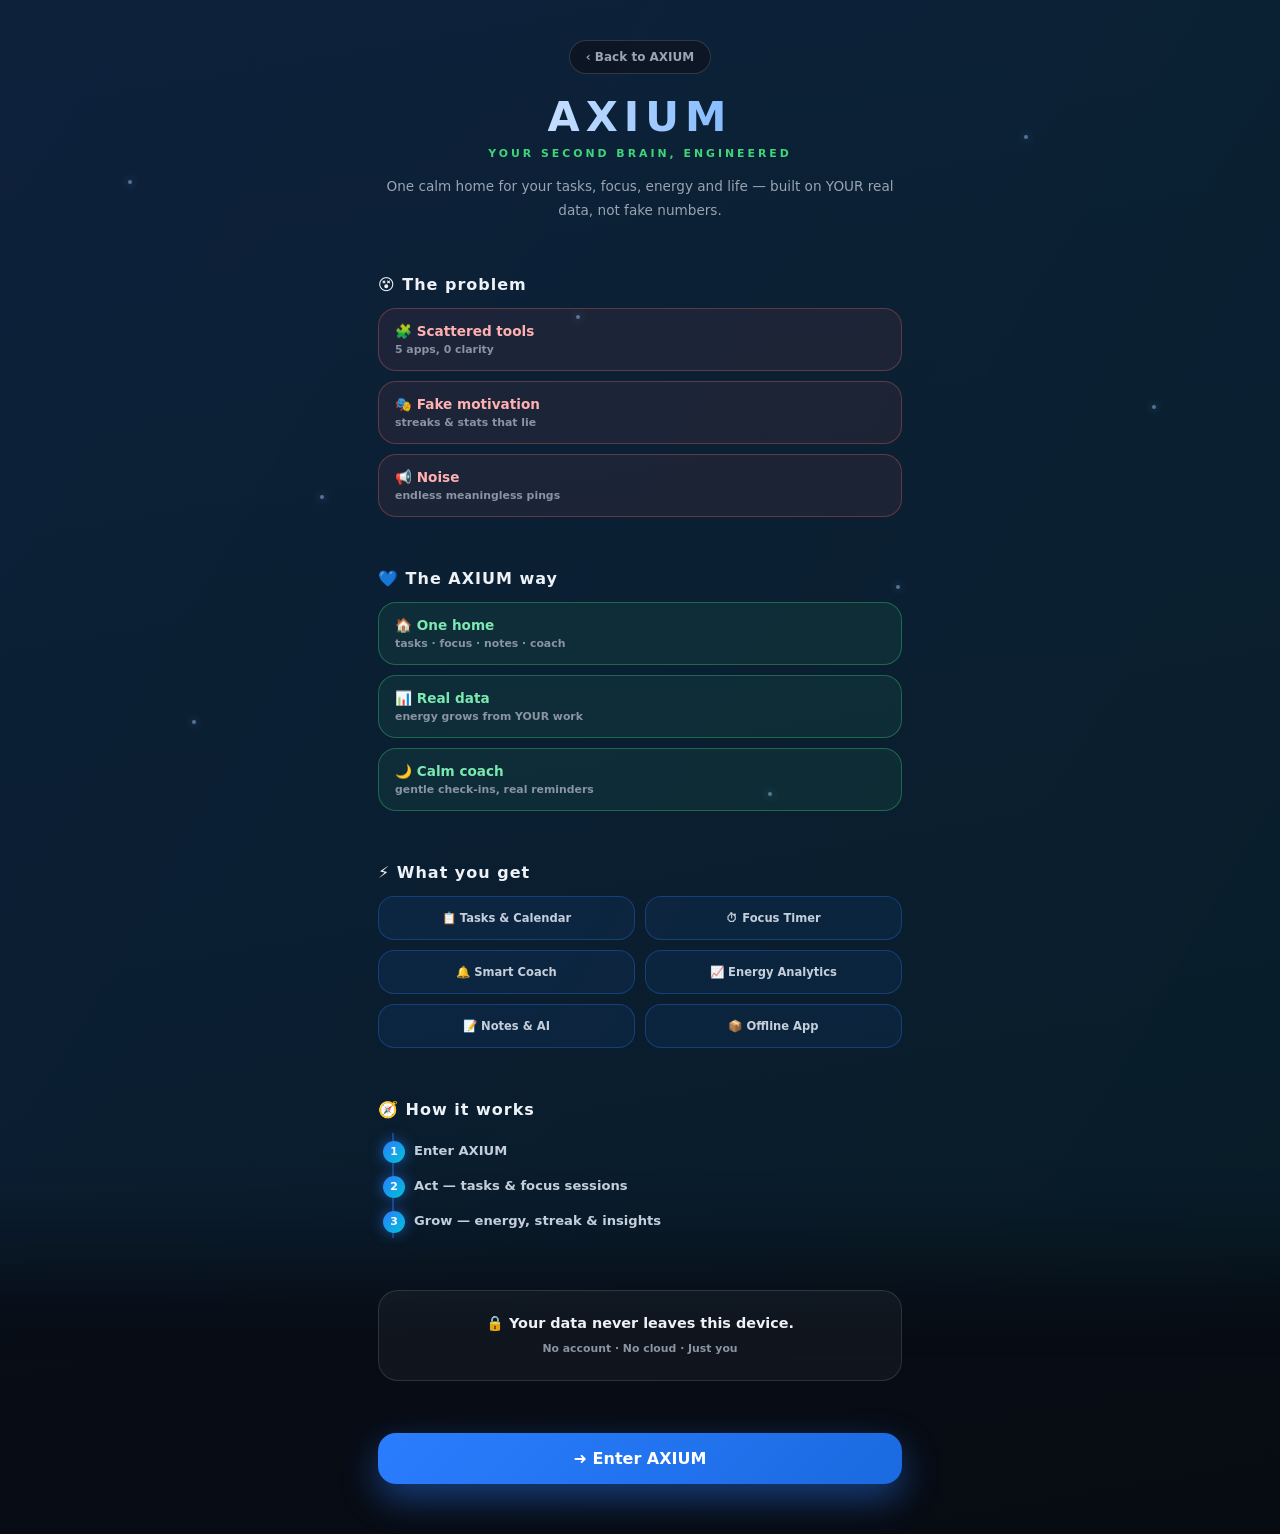
==== about.html @ 38c61208 "Create about.html" ====
<!DOCTYPE html><html lang="en"><head><meta charset="utf-8"><meta name="viewport" content="width=device-width,initial-scale=1"><title>What is AXIUM?</title><meta name="description" content="AXIUM is your second brain: tasks, focus, smart coach and real energy analytics — 100% on-device."><style>
*{margin:0;padding:0;box-sizing:border-box;font-family:Segoe UI,system-ui,sans-serif}body{background:linear-gradient(170deg,#0b1220,#070b12);color:#eef2f7;min-height:100vh;overflow-x:hidden}.aura{position:fixed;inset:-40%;background:linear-gradient(120deg,rgba(43,125,255,.14),rgba(0,194,214,.09),rgba(124,92,255,.12),rgba(43,125,255,.14));background-size:300% 300%;animation:aur 14s linear infinite;filter:blur(50px);pointer-events:none}.parts{position:fixed;inset:0;pointer-events:none;overflow:hidden}.parts i{position:absolute;width:4px;height:4px;border-radius:50%;background:#9cc8ff;box-shadow:0 0 10px #9cc8ff;opacity:.5;animation:fl 7s ease-in-out infinite}.parts i:nth-child(1){left:10%;top:20%}.parts i:nth-child(2){left:80%;top:15%;animation-delay:1s}.parts i:nth-child(3){left:25%;top:55%;animation-delay:2s}.parts i:nth-child(4){left:70%;top:65%;animation-delay:3s}.parts i:nth-child(5){left:45%;top:35%;animation-delay:4s}.parts i:nth-child(6){left:90%;top:45%;animation-delay:1.5s}.parts i:nth-child(7){left:15%;top:80%;animation-delay:2.5s}.parts i:nth-child(8){left:60%;top:88%;animation-delay:3.5s}header,.sec,footer{position:relative;max-width:560px;margin:0 auto;padding:26px 18px}header{text-align:center;padding-top:40px}.back{display:inline-block;margin-bottom:18px;padding:9px 16px;border-radius:999px;border:1px solid rgba(255,255,255,.15);background:rgba(13,20,34,.85);color:#9aa4b3;font-weight:800;font-size:.75rem;text-decoration:none}.logo{font-size:2.6rem;font-weight:900;letter-spacing:6px;background:linear-gradient(90deg,#fff,#7bb5ff,#00c2d6,#fff);background-size:220% 100%;-webkit-background-clip:text;background-clip:text;-webkit-text-fill-color:transparent;animation:shine 4s linear infinite}.tag{color:#3fd67a;font-size:.68rem;font-weight:900;letter-spacing:3px;margin-top:6px}.sub{color:#9aa4b3;font-size:.85rem;line-height:1.8;margin-top:14px}h3{font-size:1rem;font-weight:900;letter-spacing:1px;margin-bottom:14px}.cards{display:flex;flex-direction:column;gap:10px}.pc{background:rgba(255,107,107,.07);border:1px solid rgba(255,107,107,.3);border-radius:18px;padding:14px 16px;color:#ffb1b1;font-weight:800;font-size:.85rem}.pc span{display:block;color:#8a94a3;font-size:.68rem;font-weight:600;margin-top:4px}.pc.g{background:rgba(63,214,122,.08);border-color:rgba(63,214,122,.35);color:#7ae8b0}.grid{display:grid;grid-template-columns:1fr 1fr;gap:10px}.tl{background:rgba(43,125,255,.08);border:1px solid rgba(43,125,255,.3);border-radius:16px;padding:14px 10px;text-align:center;color:#c5cfdb;font-size:.72rem;font-weight:800}.steps{border-left:2px solid rgba(43,125,255,.4);margin-left:14px;padding-left:20px}.stp{position:relative;padding:10px 0;color:#c5cfdb;font-size:.82rem;font-weight:700}.stp b{position:absolute;left:-31px;top:8px;width:22px;height:22px;border-radius:50%;background:linear-gradient(135deg,#2b7dff,#00c2d6);color:#fff;font-size:.68rem;display:flex;align-items:center;justify-content:center;box-shadow:0 0 14px rgba(43,125,255,.6)}.priv{text-align:center;background:rgba(255,255,255,.04);border:1px solid rgba(255,255,255,.12);border-radius:20px;padding:20px;font-weight:800;font-size:.9rem;line-height:1.7}.priv span{color:#8a94a3;font-size:.68rem;font-weight:600}.cta{display:block;text-align:center;padding:16px;border-radius:18px;background:linear-gradient(135deg,#2b7dff,#1a6ae0);color:#fff;font-weight:900;font-size:1rem;text-decoration:none;box-shadow:0 14px 36px rgba(43,125,255,.45);animation:pul 2.4s ease-out infinite}header{animation:up .7s .1s both}.s1{animation:up .7s .3s both}.s2{animation:up .7s .5s both}.s3{animation:up .7s .7s both}.s4{animation:up .7s .9s both}.s5{animation:up .7s 1.1s both}footer{animation:up .7s 1.3s both;padding-bottom:50px}@keyframes aur{0%{background-position:0% 50%}50%{background-position:100% 50%}100%{background-position:0% 50%}}@keyframes shine{0%{background-position:0% 50%}100%{background-position:200% 50%}}@keyframes fl{0%,100%{transform:translateY(0)}50%{transform:translateY(-26px)}}@keyframes up{from{opacity:0;transform:translateY(34px)}to{opacity:1;transform:none}}@keyframes pul{0%,100%{box-shadow:0 14px 36px rgba(43,125,255,.45),0 0 0 0 rgba(43,125,255,.4)}50%{box-shadow:0 14px 36px rgba(43,125,255,.45),0 0 0 16px rgba(43,125,255,0)}}
</style></head><body>
<div class="aura"></div><div class="parts"><i></i><i></i><i></i><i></i><i></i><i></i><i></i><i></i></div>
<header><a class="back" href="index.html">‹ Back to AXIUM</a><div class="logo">AXIUM</div><div class="tag">YOUR SECOND BRAIN, ENGINEERED</div><p class="sub">One calm home for your tasks, focus, energy and life — built on YOUR real data, not fake numbers.</p></header>
<section class="sec s1"><h3>😵 The problem</h3><div class="cards"><div class="pc">🧩 Scattered tools<span>5 apps, 0 clarity</span></div><div class="pc">🎭 Fake motivation<span>streaks & stats that lie</span></div><div class="pc">📢 Noise<span>endless meaningless pings</span></div></div></section>
<section class="sec s2"><h3>💙 The AXIUM way</h3><div class="cards"><div class="pc g">🏠 One home<span>tasks · focus · notes · coach</span></div><div class="pc g">📊 Real data<span>energy grows from YOUR work</span></div><div class="pc g">🌙 Calm coach<span>gentle check-ins, real reminders</span></div></div></section>
<section class="sec s3"><h3>⚡ What you get</h3><div class="grid"><div class="tl">📋 Tasks & Calendar</div><div class="tl">⏱ Focus Timer</div><div class="tl">🔔 Smart Coach</div><div class="tl">📈 Energy Analytics</div><div class="tl">📝 Notes & AI</div><div class="tl">📦 Offline App</div></div></section>
<section class="sec s4"><h3>🧭 How it works</h3><div class="steps"><div class="stp"><b>1</b> Enter AXIUM</div><div class="stp"><b>2</b> Act — tasks & focus sessions</div><div class="stp"><b>3</b> Grow — energy, streak & insights</div></div></section>
<section class="sec s5"><div class="priv">🔒 Your data never leaves this device.<br><span>No account · No cloud · Just you</span></div></section>
<footer><a class="cta" href="index.html">➜ Enter AXIUM</a></footer>
</body></html>
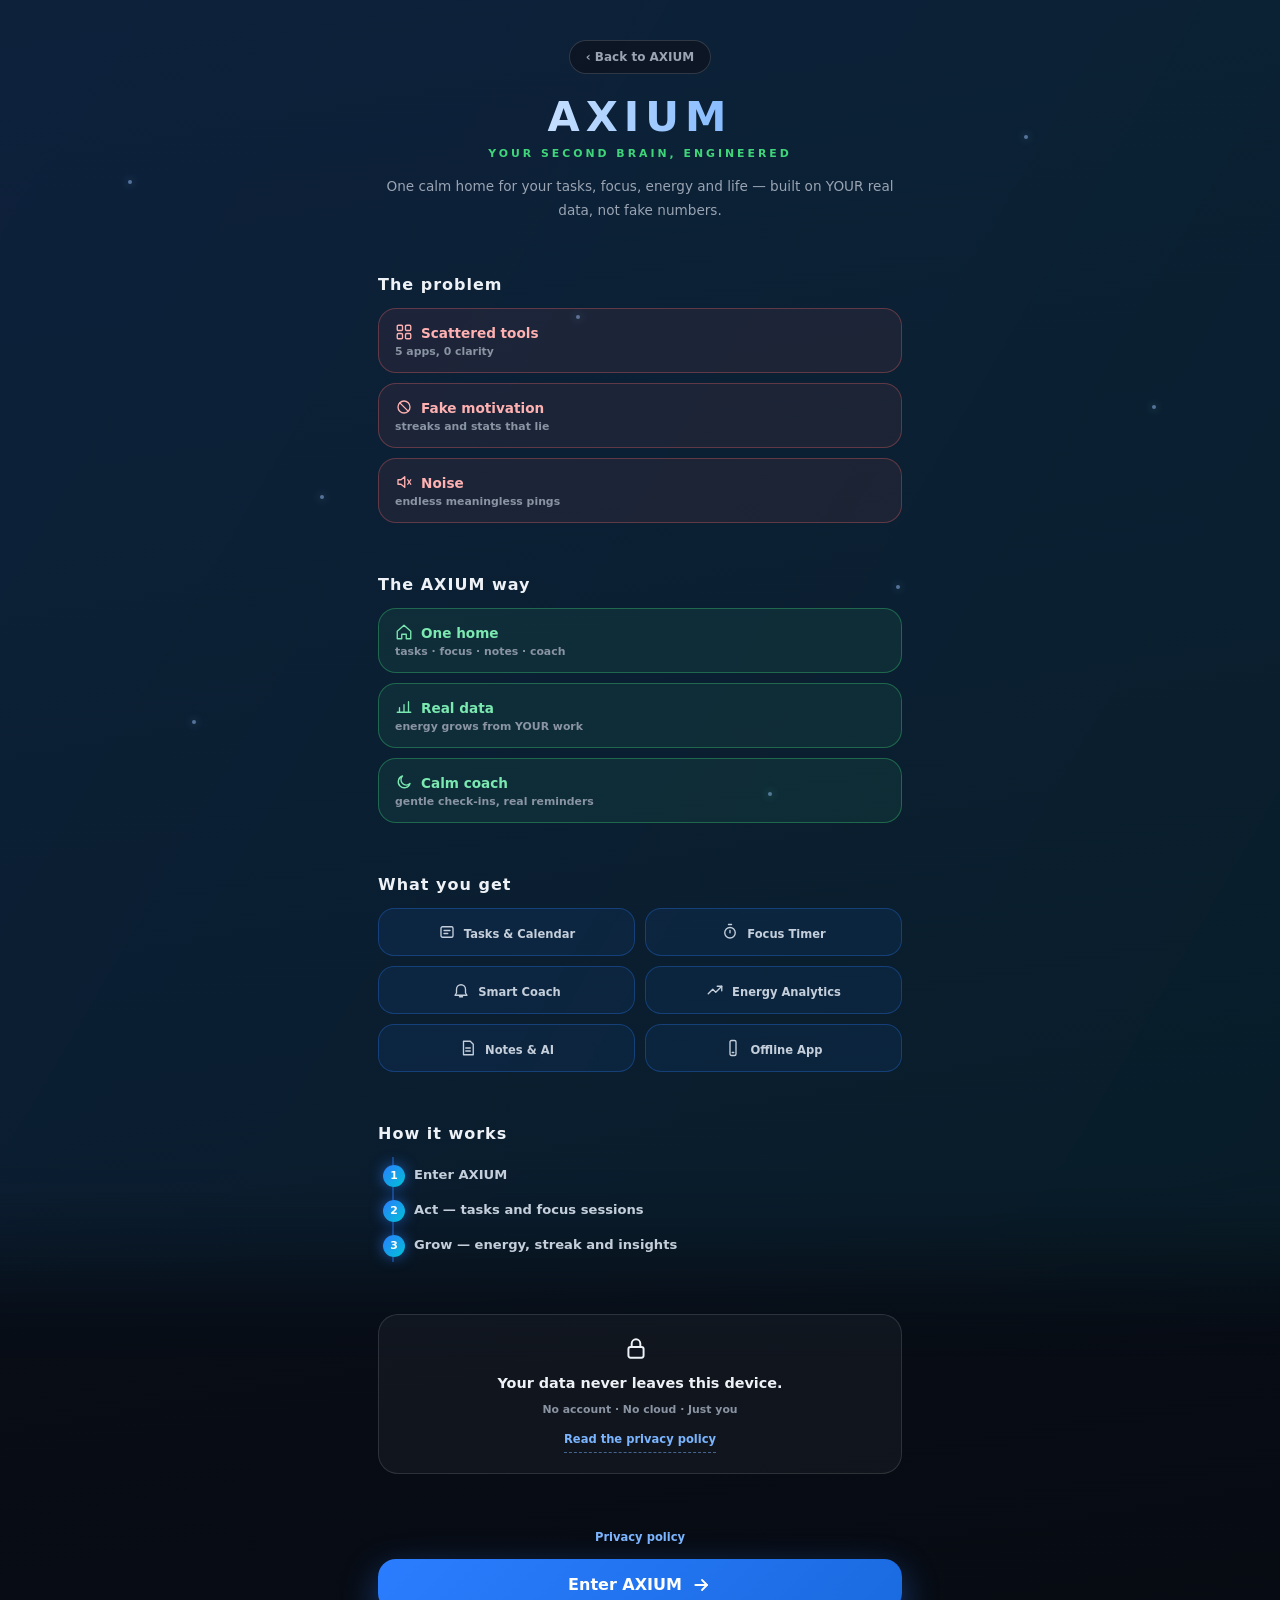
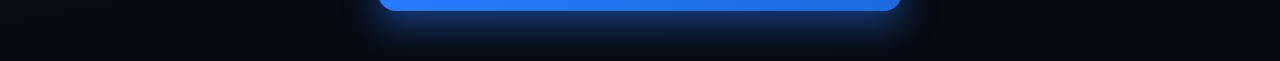
==== commit cc140e97: "Update about.html" ====
--- a/about.html
+++ b/about.html
@@ -1,12 +1,12 @@
 <!DOCTYPE html><html lang="en"><head><meta charset="utf-8"><meta name="viewport" content="width=device-width,initial-scale=1"><title>What is AXIUM?</title><meta name="description" content="AXIUM is your second brain: tasks, focus, smart coach and real energy analytics — 100% on-device."><style>
-*{margin:0;padding:0;box-sizing:border-box;font-family:Segoe UI,system-ui,sans-serif}body{background:linear-gradient(170deg,#0b1220,#070b12);color:#eef2f7;min-height:100vh;overflow-x:hidden}.aura{position:fixed;inset:-40%;background:linear-gradient(120deg,rgba(43,125,255,.14),rgba(0,194,214,.09),rgba(124,92,255,.12),rgba(43,125,255,.14));background-size:300% 300%;animation:aur 14s linear infinite;filter:blur(50px);pointer-events:none}.parts{position:fixed;inset:0;pointer-events:none;overflow:hidden}.parts i{position:absolute;width:4px;height:4px;border-radius:50%;background:#9cc8ff;box-shadow:0 0 10px #9cc8ff;opacity:.5;animation:fl 7s ease-in-out infinite}.parts i:nth-child(1){left:10%;top:20%}.parts i:nth-child(2){left:80%;top:15%;animation-delay:1s}.parts i:nth-child(3){left:25%;top:55%;animation-delay:2s}.parts i:nth-child(4){left:70%;top:65%;animation-delay:3s}.parts i:nth-child(5){left:45%;top:35%;animation-delay:4s}.parts i:nth-child(6){left:90%;top:45%;animation-delay:1.5s}.parts i:nth-child(7){left:15%;top:80%;animation-delay:2.5s}.parts i:nth-child(8){left:60%;top:88%;animation-delay:3.5s}header,.sec,footer{position:relative;max-width:560px;margin:0 auto;padding:26px 18px}header{text-align:center;padding-top:40px}.back{display:inline-block;margin-bottom:18px;padding:9px 16px;border-radius:999px;border:1px solid rgba(255,255,255,.15);background:rgba(13,20,34,.85);color:#9aa4b3;font-weight:800;font-size:.75rem;text-decoration:none}.logo{font-size:2.6rem;font-weight:900;letter-spacing:6px;background:linear-gradient(90deg,#fff,#7bb5ff,#00c2d6,#fff);background-size:220% 100%;-webkit-background-clip:text;background-clip:text;-webkit-text-fill-color:transparent;animation:shine 4s linear infinite}.tag{color:#3fd67a;font-size:.68rem;font-weight:900;letter-spacing:3px;margin-top:6px}.sub{color:#9aa4b3;font-size:.85rem;line-height:1.8;margin-top:14px}h3{font-size:1rem;font-weight:900;letter-spacing:1px;margin-bottom:14px}.cards{display:flex;flex-direction:column;gap:10px}.pc{background:rgba(255,107,107,.07);border:1px solid rgba(255,107,107,.3);border-radius:18px;padding:14px 16px;color:#ffb1b1;font-weight:800;font-size:.85rem}.pc span{display:block;color:#8a94a3;font-size:.68rem;font-weight:600;margin-top:4px}.pc.g{background:rgba(63,214,122,.08);border-color:rgba(63,214,122,.35);color:#7ae8b0}.grid{display:grid;grid-template-columns:1fr 1fr;gap:10px}.tl{background:rgba(43,125,255,.08);border:1px solid rgba(43,125,255,.3);border-radius:16px;padding:14px 10px;text-align:center;color:#c5cfdb;font-size:.72rem;font-weight:800}.steps{border-left:2px solid rgba(43,125,255,.4);margin-left:14px;padding-left:20px}.stp{position:relative;padding:10px 0;color:#c5cfdb;font-size:.82rem;font-weight:700}.stp b{position:absolute;left:-31px;top:8px;width:22px;height:22px;border-radius:50%;background:linear-gradient(135deg,#2b7dff,#00c2d6);color:#fff;font-size:.68rem;display:flex;align-items:center;justify-content:center;box-shadow:0 0 14px rgba(43,125,255,.6)}.priv{text-align:center;background:rgba(255,255,255,.04);border:1px solid rgba(255,255,255,.12);border-radius:20px;padding:20px;font-weight:800;font-size:.9rem;line-height:1.7}.priv span{color:#8a94a3;font-size:.68rem;font-weight:600}.cta{display:block;text-align:center;padding:16px;border-radius:18px;background:linear-gradient(135deg,#2b7dff,#1a6ae0);color:#fff;font-weight:900;font-size:1rem;text-decoration:none;box-shadow:0 14px 36px rgba(43,125,255,.45);animation:pul 2.4s ease-out infinite}header{animation:up .7s .1s both}.s1{animation:up .7s .3s both}.s2{animation:up .7s .5s both}.s3{animation:up .7s .7s both}.s4{animation:up .7s .9s both}.s5{animation:up .7s 1.1s both}footer{animation:up .7s 1.3s both;padding-bottom:50px}@keyframes aur{0%{background-position:0% 50%}50%{background-position:100% 50%}100%{background-position:0% 50%}}@keyframes shine{0%{background-position:0% 50%}100%{background-position:200% 50%}}@keyframes fl{0%,100%{transform:translateY(0)}50%{transform:translateY(-26px)}}@keyframes up{from{opacity:0;transform:translateY(34px)}to{opacity:1;transform:none}}@keyframes pul{0%,100%{box-shadow:0 14px 36px rgba(43,125,255,.45),0 0 0 0 rgba(43,125,255,.4)}50%{box-shadow:0 14px 36px rgba(43,125,255,.45),0 0 0 16px rgba(43,125,255,0)}}
+*{margin:0;padding:0;box-sizing:border-box;font-family:Segoe UI,system-ui,sans-serif}body{background:linear-gradient(170deg,#0b1220,#070b12);color:#eef2f7;min-height:100vh;overflow-x:hidden}.aura{position:fixed;inset:-40%;background:linear-gradient(120deg,rgba(43,125,255,.14),rgba(0,194,214,.09),rgba(124,92,255,.12),rgba(43,125,255,.14));background-size:300% 300%;animation:aur 14s linear infinite;filter:blur(50px);pointer-events:none}.parts{position:fixed;inset:0;pointer-events:none;overflow:hidden}.parts i{position:absolute;width:4px;height:4px;border-radius:50%;background:#9cc8ff;box-shadow:0 0 10px #9cc8ff;opacity:.5;animation:fl 7s ease-in-out infinite}.parts i:nth-child(1){left:10%;top:20%}.parts i:nth-child(2){left:80%;top:15%;animation-delay:1s}.parts i:nth-child(3){left:25%;top:55%;animation-delay:2s}.parts i:nth-child(4){left:70%;top:65%;animation-delay:3s}.parts i:nth-child(5){left:45%;top:35%;animation-delay:4s}.parts i:nth-child(6){left:90%;top:45%;animation-delay:1.5s}.parts i:nth-child(7){left:15%;top:80%;animation-delay:2.5s}.parts i:nth-child(8){left:60%;top:88%;animation-delay:3.5s}header,.sec,footer{position:relative;max-width:560px;margin:0 auto;padding:26px 18px}header{text-align:center;padding-top:40px}.back{display:inline-block;margin-bottom:18px;padding:9px 16px;border-radius:999px;border:1px solid rgba(255,255,255,.15);background:rgba(13,20,34,.85);color:#9aa4b3;font-weight:800;font-size:.75rem;text-decoration:none}.logo{font-size:2.6rem;font-weight:900;letter-spacing:6px;background:linear-gradient(90deg,#fff,#7bb5ff,#00c2d6,#fff);background-size:220% 100%;-webkit-background-clip:text;background-clip:text;-webkit-text-fill-color:transparent;animation:shine 4s linear infinite}.tag{color:#3fd67a;font-size:.68rem;font-weight:900;letter-spacing:3px;margin-top:6px}.sub{color:#9aa4b3;font-size:.85rem;line-height:1.8;margin-top:14px}h3{font-size:1rem;font-weight:900;letter-spacing:1px;margin-bottom:14px}svg.ic{width:18px;height:18px;vertical-align:-3px;margin-right:8px;stroke:currentColor;fill:none;stroke-width:1.8;stroke-linecap:round;stroke-linejoin:round}.cards{display:flex;flex-direction:column;gap:10px}.pc{background:rgba(255,107,107,.07);border:1px solid rgba(255,107,107,.3);border-radius:18px;padding:14px 16px;color:#ffb1b1;font-weight:800;font-size:.85rem;animation:cardIn .6s cubic-bezier(.34,1.56,.64,1) both}.pc span{display:block;color:#8a94a3;font-size:.68rem;font-weight:600;margin-top:4px}.pc.g{background:rgba(63,214,122,.08);border-color:rgba(63,214,122,.35);color:#7ae8b0}.sec.s1 .pc:nth-child(1){animation-delay:.35s}.sec.s1 .pc:nth-child(2){animation-delay:.45s}.sec.s1 .pc:nth-child(3){animation-delay:.55s}.sec.s2 .pc:nth-child(1){animation-delay:.55s}.sec.s2 .pc:nth-child(2){animation-delay:.65s}.sec.s2 .pc:nth-child(3){animation-delay:.75s}.grid{display:grid;grid-template-columns:1fr 1fr;gap:10px}.tl{background:rgba(43,125,255,.08);border:1px solid rgba(43,125,255,.3);border-radius:16px;padding:14px 10px;text-align:center;color:#c5cfdb;font-size:.72rem;font-weight:800;animation:cardIn .6s cubic-bezier(.34,1.56,.64,1) both}.sec.s3 .tl:nth-child(1){animation-delay:.75s}.sec.s3 .tl:nth-child(2){animation-delay:.83s}.sec.s3 .tl:nth-child(3){animation-delay:.91s}.sec.s3 .tl:nth-child(4){animation-delay:.99s}.sec.s3 .tl:nth-child(5){animation-delay:1.07s}.sec.s3 .tl:nth-child(6){animation-delay:1.15s}.steps{border-left:2px solid rgba(43,125,255,.4);margin-left:14px;padding-left:20px}.stp{position:relative;padding:10px 0;color:#c5cfdb;font-size:.82rem;font-weight:700;animation:cardIn .6s cubic-bezier(.34,1.56,.64,1) both}.sec.s4 .stp:nth-child(1){animation-delay:.95s}.sec.s4 .stp:nth-child(2){animation-delay:1.1s}.sec.s4 .stp:nth-child(3){animation-delay:1.25s}.stp b{position:absolute;left:-31px;top:8px;width:22px;height:22px;border-radius:50%;background:linear-gradient(135deg,#2b7dff,#00c2d6);color:#fff;font-size:.68rem;display:flex;align-items:center;justify-content:center;box-shadow:0 0 14px rgba(43,125,255,.6)}.priv{text-align:center;background:rgba(255,255,255,.04);border:1px solid rgba(255,255,255,.12);border-radius:20px;padding:20px;font-weight:800;font-size:.9rem;line-height:1.7}.priv span{color:#8a94a3;font-size:.68rem;font-weight:600}.priv a{display:inline-block;margin-top:10px;color:#7bb5ff;font-size:.72rem;font-weight:800;text-decoration:none;border-bottom:1px dashed rgba(123,181,255,.5);padding-bottom:2px}.plink{text-align:center;margin-bottom:14px}.plink a{color:#7bb5ff;font-size:.72rem;font-weight:800;text-decoration:none}.cta{display:flex;align-items:center;justify-content:center;gap:10px;padding:16px;border-radius:18px;background:linear-gradient(135deg,#2b7dff,#1a6ae0);color:#fff;font-weight:900;font-size:1rem;text-decoration:none;box-shadow:0 14px 36px rgba(43,125,255,.45);animation:pul 2.4s ease-out infinite}.cta svg{width:20px;height:20px;stroke:#fff;fill:none;stroke-width:2.2;stroke-linecap:round;stroke-linejoin:round;animation:ar 1.6s ease-in-out infinite}header{animation:up .7s .1s both}.s1{animation:up .7s .3s both}.s2{animation:up .7s .5s both}.s3{animation:up .7s .7s both}.s4{animation:up .7s .9s both}.s5{animation:up .7s 1.1s both}footer{animation:up .7s 1.3s both;padding-bottom:50px}@keyframes cardIn{from{opacity:0;transform:translateY(22px) scale(.94)}to{opacity:1;transform:none}}@keyframes ar{0%,100%{transform:translateX(0)}50%{transform:translateX(5px)}}@keyframes aur{0%{background-position:0% 50%}50%{background-position:100% 50%}100%{background-position:0% 50%}}@keyframes shine{0%{background-position:0% 50%}100%{background-position:200% 50%}}@keyframes fl{0%,100%{transform:translateY(0)}50%{transform:translateY(-26px)}}@keyframes up{from{opacity:0;transform:translateY(34px)}to{opacity:1;transform:none}}@keyframes pul{0%,100%{box-shadow:0 14px 36px rgba(43,125,255,.45),0 0 0 0 rgba(43,125,255,.4)}50%{box-shadow:0 14px 36px rgba(43,125,255,.45),0 0 0 16px rgba(43,125,255,0)}}
 </style></head><body>
 <div class="aura"></div><div class="parts"><i></i><i></i><i></i><i></i><i></i><i></i><i></i><i></i></div>
 <header><a class="back" href="index.html">‹ Back to AXIUM</a><div class="logo">AXIUM</div><div class="tag">YOUR SECOND BRAIN, ENGINEERED</div><p class="sub">One calm home for your tasks, focus, energy and life — built on YOUR real data, not fake numbers.</p></header>
-<section class="sec s1"><h3>😵 The problem</h3><div class="cards"><div class="pc">🧩 Scattered tools<span>5 apps, 0 clarity</span></div><div class="pc">🎭 Fake motivation<span>streaks & stats that lie</span></div><div class="pc">📢 Noise<span>endless meaningless pings</span></div></div></section>
-<section class="sec s2"><h3>💙 The AXIUM way</h3><div class="cards"><div class="pc g">🏠 One home<span>tasks · focus · notes · coach</span></div><div class="pc g">📊 Real data<span>energy grows from YOUR work</span></div><div class="pc g">🌙 Calm coach<span>gentle check-ins, real reminders</span></div></div></section>
-<section class="sec s3"><h3>⚡ What you get</h3><div class="grid"><div class="tl">📋 Tasks & Calendar</div><div class="tl">⏱ Focus Timer</div><div class="tl">🔔 Smart Coach</div><div class="tl">📈 Energy Analytics</div><div class="tl">📝 Notes & AI</div><div class="tl">📦 Offline App</div></div></section>
-<section class="sec s4"><h3>🧭 How it works</h3><div class="steps"><div class="stp"><b>1</b> Enter AXIUM</div><div class="stp"><b>2</b> Act — tasks & focus sessions</div><div class="stp"><b>3</b> Grow — energy, streak & insights</div></div></section>
-<section class="sec s5"><div class="priv">🔒 Your data never leaves this device.<br><span>No account · No cloud · Just you</span></div></section>
-<footer><a class="cta" href="index.html">➜ Enter AXIUM</a></footer>
+<section class="sec s1"><h3>The problem</h3><div class="cards"><div class="pc"><svg class="ic" viewBox="0 0 24 24"><rect x="3" y="3" width="7" height="7" rx="1.5"/><rect x="14" y="3" width="7" height="7" rx="1.5"/><rect x="3" y="14" width="7" height="7" rx="1.5"/><rect x="14" y="14" width="7" height="7" rx="1.5"/></svg>Scattered tools<span>5 apps, 0 clarity</span></div><div class="pc"><svg class="ic" viewBox="0 0 24 24"><circle cx="12" cy="12" r="8"/><line x1="6.5" y1="6.5" x2="17.5" y2="17.5"/></svg>Fake motivation<span>streaks and stats that lie</span></div><div class="pc"><svg class="ic" viewBox="0 0 24 24"><path d="M4 9v6h4l5 4V5L8 9H4z"/><line x1="17" y1="9" x2="21" y2="15"/><line x1="21" y1="9" x2="17" y2="15"/></svg>Noise<span>endless meaningless pings</span></div></div></section>
+<section class="sec s2"><h3>The AXIUM way</h3><div class="cards"><div class="pc g"><svg class="ic" viewBox="0 0 24 24"><path d="M3 11l9-8 9 8v10h-6v-6h-6v6H3V11z"/></svg>One home<span>tasks · focus · notes · coach</span></div><div class="pc g"><svg class="ic" viewBox="0 0 24 24"><line x1="6" y1="19" x2="6" y2="13"/><line x1="12" y1="19" x2="12" y2="9"/><line x1="18" y1="19" x2="18" y2="5"/><line x1="3" y1="19" x2="21" y2="19"/></svg>Real data<span>energy grows from YOUR work</span></div><div class="pc g"><svg class="ic" viewBox="0 0 24 24"><path d="M20 14A8 8 0 1 1 10 4a7 7 0 0 0 10 10z"/></svg>Calm coach<span>gentle check-ins, real reminders</span></div></div></section>
+<section class="sec s3"><h3>What you get</h3><div class="grid"><div class="tl"><svg class="ic" viewBox="0 0 24 24"><rect x="4" y="5" width="16" height="14" rx="2"/><line x1="8" y1="10" x2="16" y2="10"/><line x1="8" y1="14" x2="13" y2="14"/></svg>Tasks & Calendar</div><div class="tl"><svg class="ic" viewBox="0 0 24 24"><circle cx="12" cy="13" r="7"/><line x1="12" y1="10" x2="12" y2="13"/><line x1="10" y1="2" x2="14" y2="2"/></svg>Focus Timer</div><div class="tl"><svg class="ic" viewBox="0 0 24 24"><path d="M6 16v-5a6 6 0 0 1 12 0v5l2 3H4l2-3z"/><line x1="10" y1="21" x2="14" y2="21"/></svg>Smart Coach</div><div class="tl"><svg class="ic" viewBox="0 0 24 24"><polyline points="3 17 9 11 13 15 21 7"/><polyline points="15 7 21 7 21 13"/></svg>Energy Analytics</div><div class="tl"><svg class="ic" viewBox="0 0 24 24"><path d="M6 3h9l4 4v14H6V3z"/><line x1="9" y1="12" x2="15" y2="12"/><line x1="9" y1="16" x2="15" y2="16"/></svg>Notes & AI</div><div class="tl"><svg class="ic" viewBox="0 0 24 24"><rect x="8" y="2" width="8" height="20" rx="2"/><line x1="11" y1="18" x2="13" y2="18"/></svg>Offline App</div></div></section>
+<section class="sec s4"><h3>How it works</h3><div class="steps"><div class="stp"><b>1</b> Enter AXIUM</div><div class="stp"><b>2</b> Act — tasks and focus sessions</div><div class="stp"><b>3</b> Grow — energy, streak and insights</div></div></section>
+<section class="sec s5"><div class="priv"><svg class="ic" viewBox="0 0 24 24" style="width:26px;height:26px;margin-bottom:6px"><rect x="5" y="11" width="14" height="10" rx="2"/><path d="M8 11V8a4 4 0 0 1 8 0v3"/></svg><br>Your data never leaves this device.<br><span>No account · No cloud · Just you</span><br><a href="privacy.html">Read the privacy policy</a></div></section>
+<footer><p class="plink"><a href="privacy.html">Privacy policy</a></p><a class="cta" href="index.html">Enter AXIUM<svg viewBox="0 0 24 24"><line x1="4" y1="12" x2="18" y2="12"/><polyline points="12 6 18 12 12 18"/></svg></a></footer>
 </body></html>
